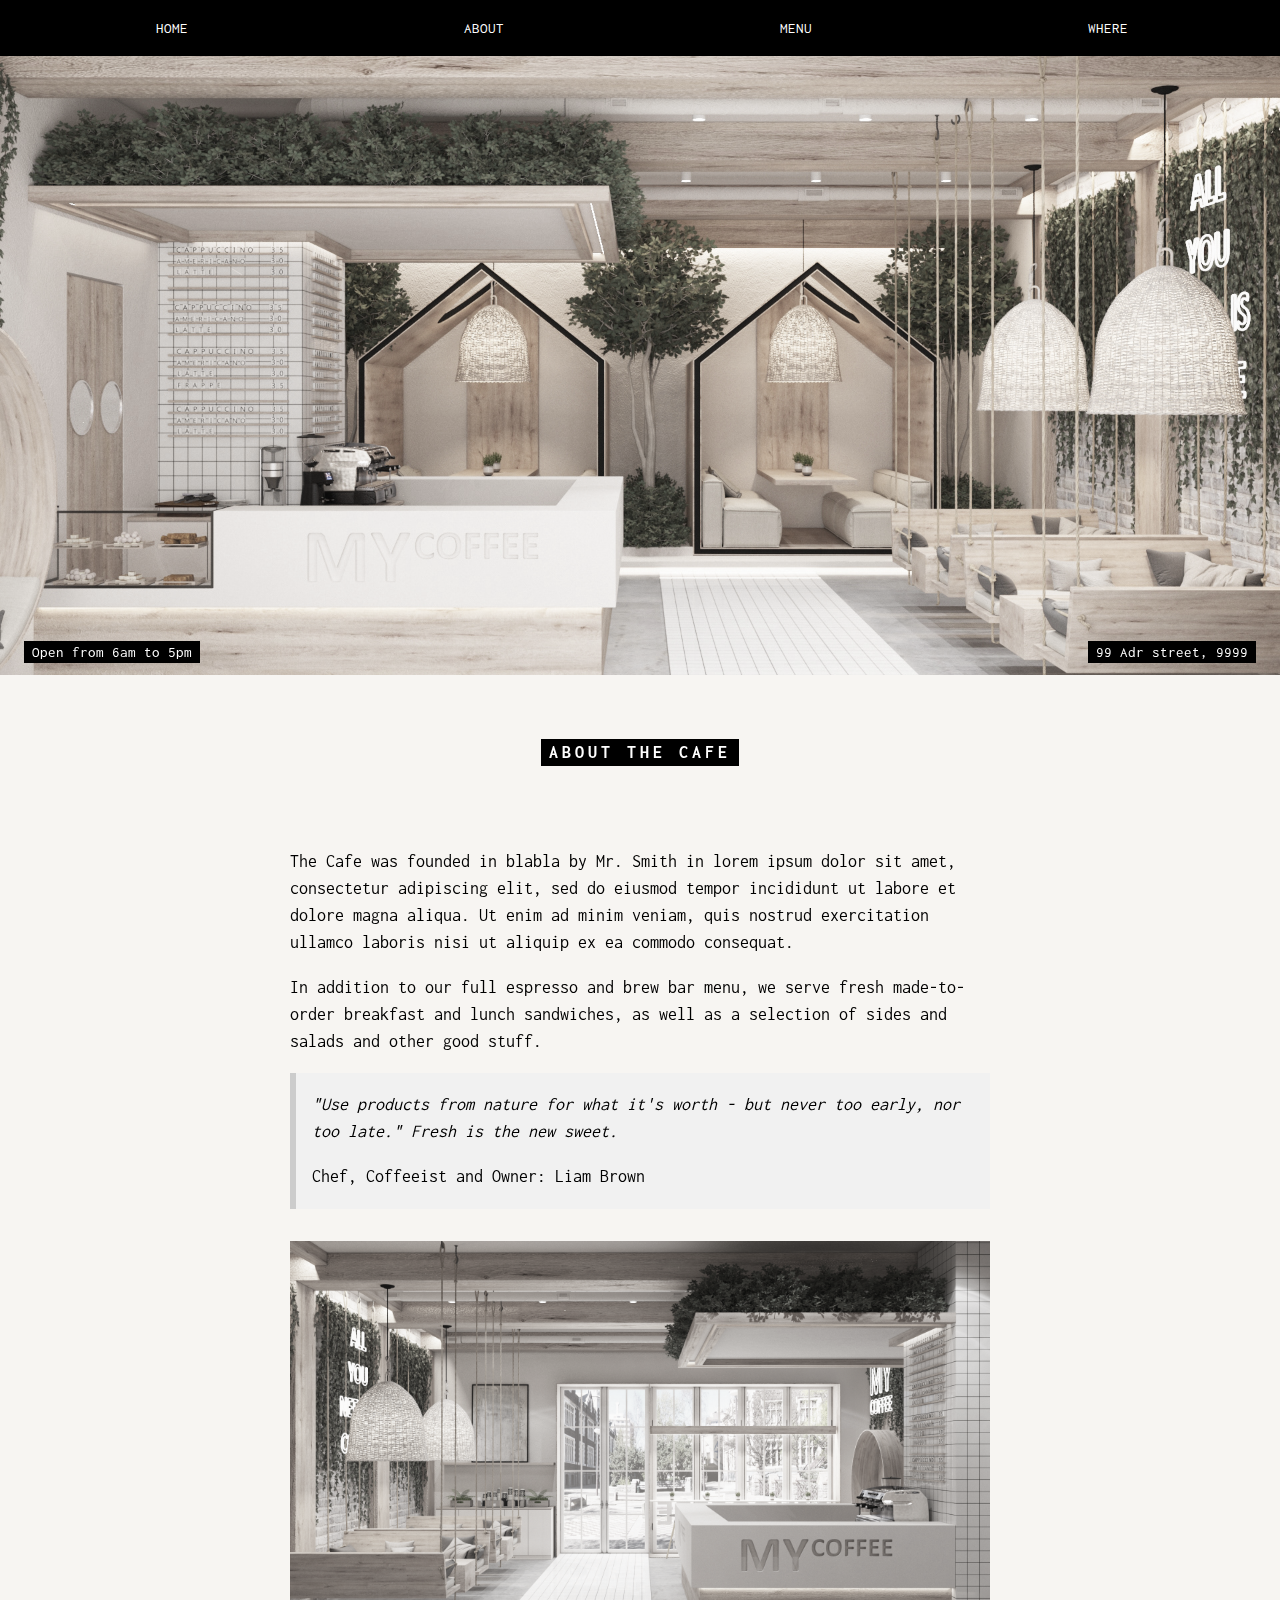
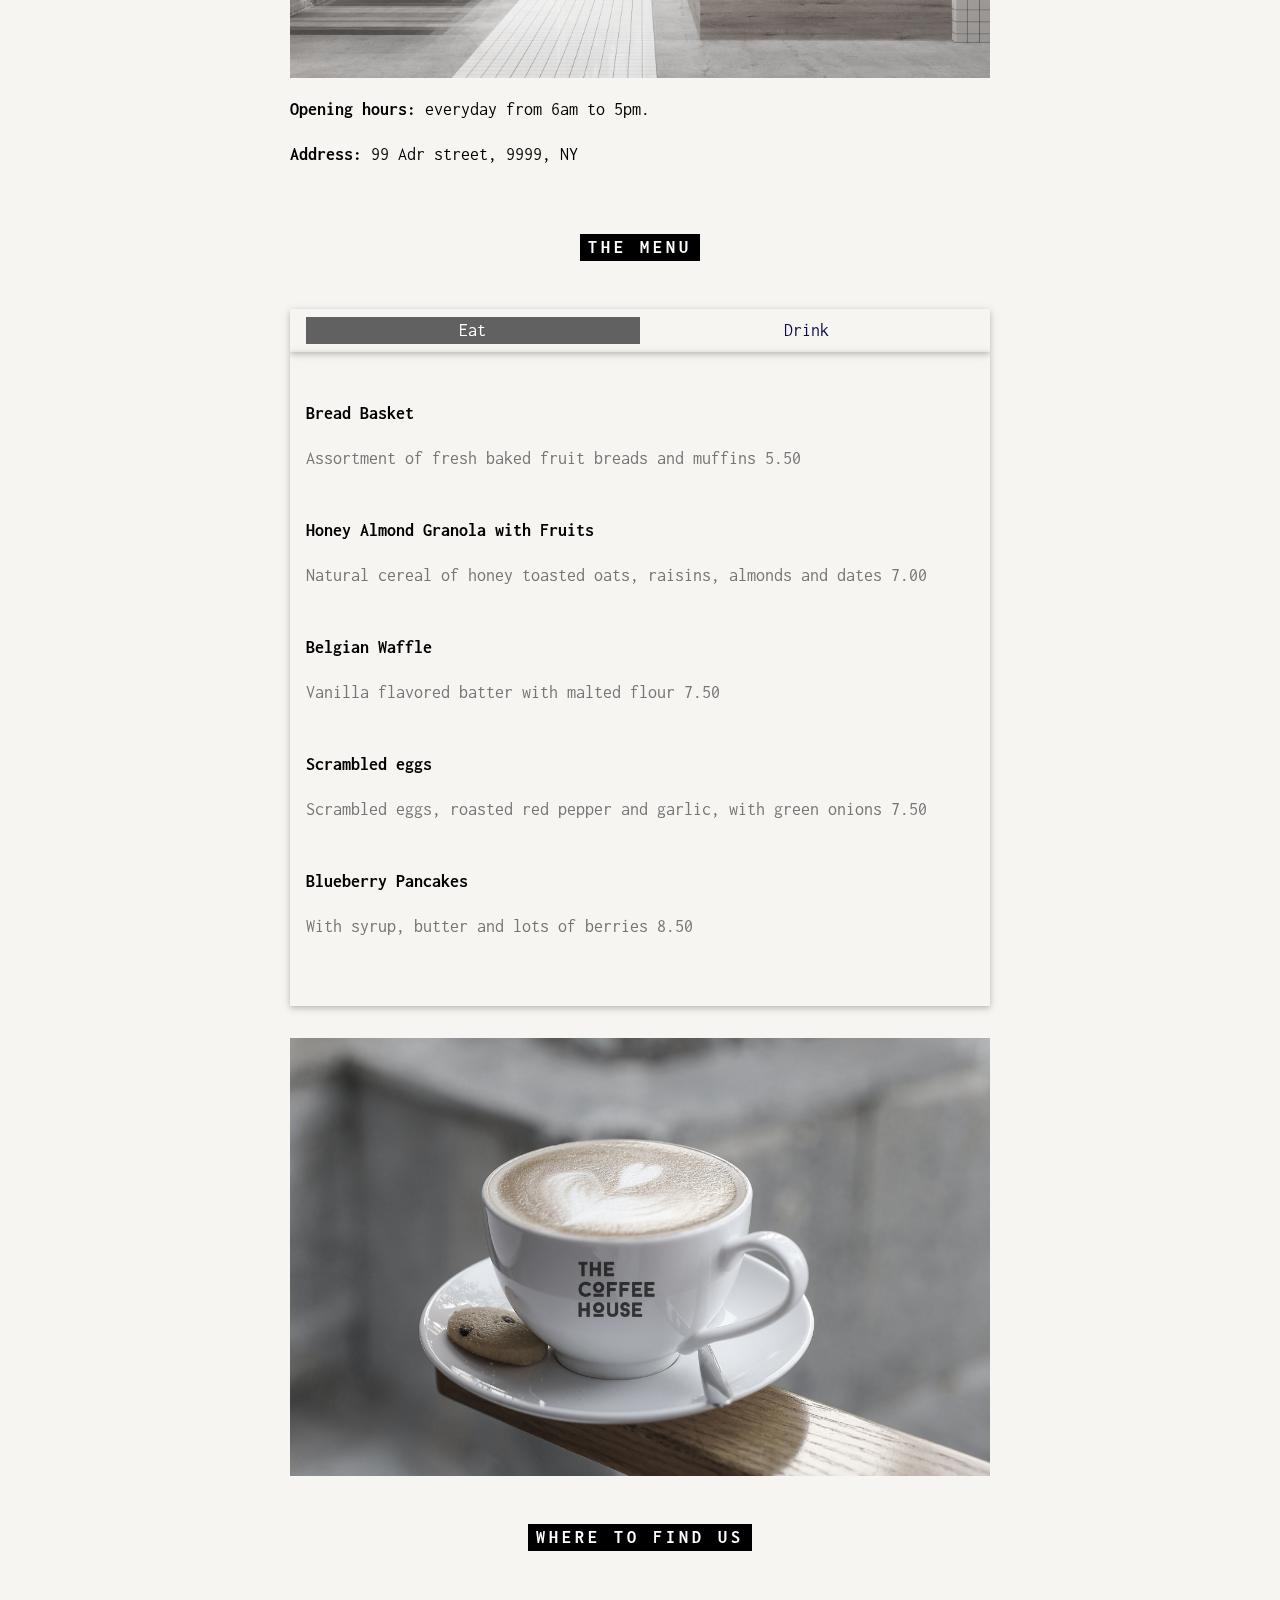
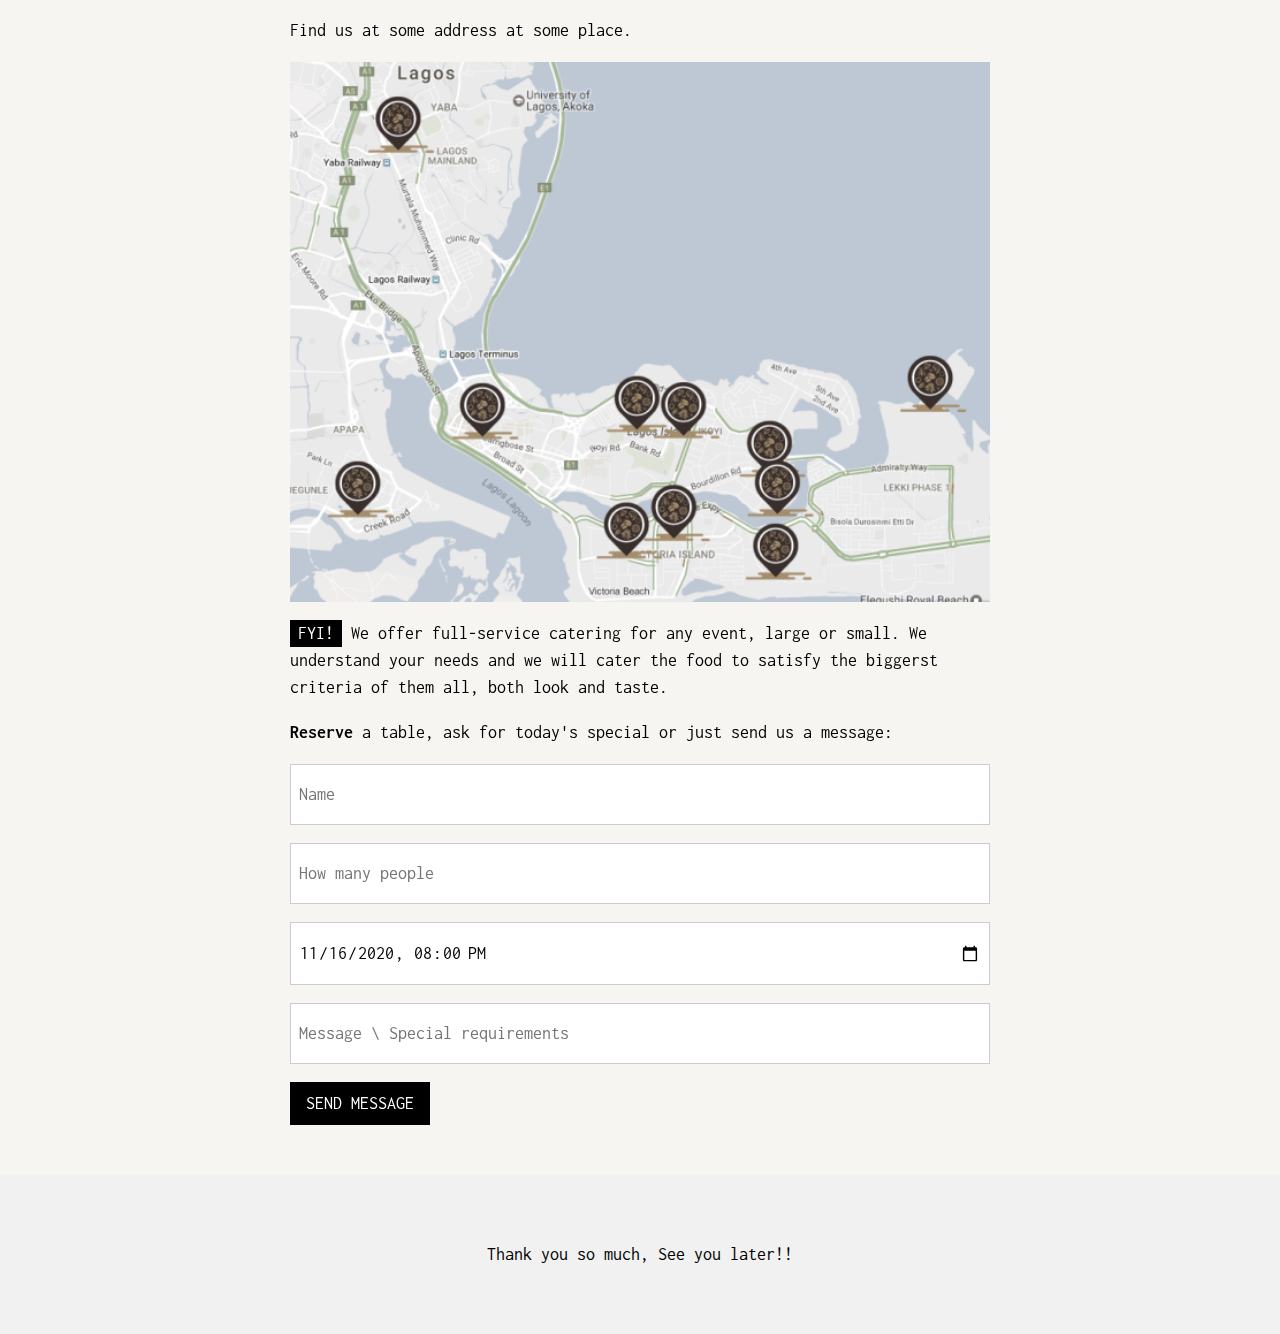
==== index.html @ a2ef0014 "Up" ====
<!DOCTYPE html>
<html>
<title>My Coffee House</title>
<meta charset="UTF-8">
<meta name="viewport" content="width=device-width, initial-scale=1">
<link rel="preconnect" href="https://fonts.googleapis.com">
<link rel="preconnect" href="https://fonts.gstatic.com" crossorigin>
<link href="https://fonts.googleapis.com/css2?family=Inconsolata:wght@200;300;400;500;600;700;800;900&display=swap" rel="stylesheet">
<link rel="stylesheet" href="./assets/css/style.css">
<body>
<link rel="stylesheet" href="./assets/css/responsive.css">
  <!-- Header -->
<div class="top">
  <div class="row padding_ black">
    <div class="col s3">
      <a href="#" class="button block black">HOME</a>
    </div>
    <div class="col s3">
      <a href="#about" class="button block black">ABOUT</a>
    </div>
    <div class="col s3">
      <a href="#menu" class="button block black">MENU</a>
    </div>
    <div class="col s3">
      <a href="#where" class="button block black">WHERE</a>
    </div>
  </div>
</div>

<!-- Header with image -->
<header class="bgimg display-container grayscale-min" id="home">
  <div class="display-bottomleft center  padding-large hide-small">
    <span class="tag">Open from 6am to 5pm</span>
  </div>
  <div class="display-bottomright center padding-large">
    <span class="tag">99 Adr street, 9999</span>
  </div>
</header>

<!-- Add a background color and large text to the whole page -->
<div class="sand grayscale large">

<!-- About Container -->
<div class="container" id="about">
  <div class="content" style="max-width:700px">
    <h5 class="center padding-64"><span class="tag wide">ABOUT THE CAFE</span></h5>
    <p>The Cafe was founded in blabla by Mr. Smith in lorem ipsum dolor sit amet, consectetur adipiscing elit, sed do eiusmod tempor incididunt ut labore et dolore magna aliqua. Ut enim ad minim veniam, quis nostrud exercitation ullamco laboris nisi ut aliquip ex ea commodo consequat.</p>
    <p>In addition to our full espresso and brew bar menu, we serve fresh made-to-order breakfast and lunch sandwiches, as well as a selection of sides and salads and other good stuff.</p>
    <div class="panel leftbar light-grey">
      <p><i>"Use products from nature for what it's worth - but never too early, nor too late." Fresh is the new sweet.</i></p>
      <p>Chef, Coffeeist and Owner: Liam Brown</p>
    </div>
    <img src="/assets/images/coffeeshop.jpg" style="width:100%;max-width:1000px" class="margin-top">
    <p><strong>Opening hours:</strong> everyday from 6am to 5pm.</p>
    <p><strong>Address:</strong> 99 Adr street, 9999, NY</p>
  </div>
</div>

<!-- Menu Container -->
<div class="container" id="menu">
  <div class="content" style="max-width:700px">

    <h5 class="center padding-48"><span class="tag wide">THE MENU</span></h5>

    <div class="row center card padding_">
      <a href="javascript:void(0)" onclick="openMenu(event, 'Eat');" id="myLink">
        <div class="col s6 tablink">Eat</div>
      </a>
      <a href="javascript:void(0)" onclick="openMenu(event, 'Drinks');">
        <div class="col s6 tablink">Drink</div>
      </a>
    </div>

    <div id="Eat" class="container menu padding-48 card">
      <h5>Bread Basket</h5>
      <p class="text-grey">Assortment of fresh baked fruit breads and muffins 5.50</p><br>

      <h5>Honey Almond Granola with Fruits</h5>
      <p class="text-grey">Natural cereal of honey toasted oats, raisins, almonds and dates 7.00</p><br>

      <h5>Belgian Waffle</h5>
      <p class="text-grey">Vanilla flavored batter with malted flour 7.50</p><br>

      <h5>Scrambled eggs</h5>
      <p class="text-grey">Scrambled eggs, roasted red pepper and garlic, with green onions 7.50</p><br>

      <h5>Blueberry Pancakes</h5>
      <p class="text-grey">With syrup, butter and lots of berries 8.50</p>
    </div>

    <div id="Drinks" class="container menu padding-48 card">
      <h5>Coffee</h5>
      <p class="text-grey">Regular coffee 2.50</p><br>

      <h5>Chocolato</h5>
      <p class="text-grey">Chocolate espresso with milk 4.50</p><br>

      <h5>Corretto</h5>
      <p class="text-grey">Whiskey and coffee 5.00</p><br>

      <h5>Iced tea</h5>
      <p class="text-grey">Hot tea, except not hot 3.00</p><br>

      <h5>Soda</h5>
      <p class="text-grey">Coke, Sprite, Fanta, etc. 2.50</p>
    </div>
    <img src="./assets/images/coffee.jpg" style="width:100%;max-width:1000px;margin-top:32px;">
  </div>
</div>

<!-- Contact/Area Container -->
<div class="container" id="where" style="padding-bottom:32px;">
  <div class="content" style="max-width:700px">
    <h5 class="center padding-48"><span class="tag wide">WHERE TO FIND US</span></h5>
    <p>Find us at some address at some place.</p>
    <img src="/assets/images/map.png.webp" class="image" style="width:100%">
    <p><span class="tag">FYI!</span> We offer full-service catering for any event, large or small. We understand your needs and we will cater the food to satisfy the biggerst criteria of them all, both look and taste.</p>
    <p><strong>Reserve</strong> a table, ask for today's special or just send us a message:</p>
    <form action="" target="_blank">
      <p><input class="input padding-16 border" type="text" placeholder="Name" required name="Name"></p>
      <p><input class="input padding-16 border" type="number" placeholder="How many people" required name="People"></p>
      <p><input class="input padding-16 border" type="datetime-local" placeholder="Date and time" required name="date" value="2020-11-16T20:00"></p>
      <p><input class="input padding-16 border" type="text" placeholder="Message \ Special requirements" required name="Message"></p>
      <p><button class="button black" type="submit">SEND MESSAGE</button></p>
    </form>
  </div>
</div>

<!-- End page content -->
</div>

<!-- Footer -->
<footer class="center light-grey padding-48 large">
  <p>Thank you so much, See you later!!</p>
</footer>
<script src="./assets/js/menu.js"></script>
</body>
</html>
---- assets/css/style.css ----
* {
  box-sizing: border-box;
  padding: 0;
  margin: 0;
}

footer,
header {
  display: block;
}

body,
html {
  height: 100%;
  font-family: "Inconsolata", monospace;
  font-size: 15px;
  line-height: 1.5;
}

html {
  -ms-text-size-adjust: 100%;
  -webkit-text-size-adjust: 100%;
  overflow-x: hidden;
  scroll-behavior: smooth;
}

/* COMMON */
p {
  display: block;
  margin-block-start: 1em;
  margin-block-end: 1em;
  margin-inline-start: 0px;
  margin-inline-end: 0px;
}

h1 {
  font-size: 36px;
}
h2 {
  font-size: 30px;
}
h3 {
  font-size: 24px;
}
h4 {
  font-size: 20px;
}
h5 {
  font-size: 18px;
}
h6 {
  font-size: 16px;
}

a {
  background-color: transparent;
}
a:active,
a:hover {
  outline-width: 0;
}

strong {
  font-weight: bolder;
}

img {
  border-style: none;
  vertical-align: middle;
}

button,
input {
  font: inherit;
  margin: 0;
  overflow: visible;
}

button {
  text-transform: none;
}

.top {
  position: fixed;
  top: 0;
  left: 0;
  right: 0;
  line-height: 24px;
  z-index: 1;
}

.row:after,
.row:before {
  content: "";
  display: table;
  clear: both;
}

.col {
  float: left;
  width: 100%;
}

.col.s3 {
  width: 25%;
}

.col.s6 {
  width: 49.99999%;
}

.padding_ {
  padding: 8px 16px !important;
}

.black {
  color: #fff !important;
  background-color: #000 !important;
}

.button:hover {
  color: #000 !important;
  background-color: #ccc !important;
}

.button {
  -webkit-touch-callout: none;
  -webkit-user-select: none;
  -khtml-user-select: none;
  -moz-user-select: none;
  -ms-user-select: none;
  user-select: none;
  border: none;
  display: inline-block;
  padding: 8px 16px;
  vertical-align: middle;
  overflow: hidden;
  text-decoration: none;
  color: inherit;
  background-color: inherit;
  text-align: center;
  cursor: pointer;
  white-space: nowrap;
}

.button:disabled {
  cursor: not-allowed;
  opacity: 0.3;
}

.block {
  display: block;
  width: 100%;
}

.display-container {
  position: relative;
}

.grayscale-min {
  filter: grayscale(50%);
}

.display-bottomleft {
  position: absolute;
  left: 0;
  bottom: 0;
}

.center {
  text-align: center !important;
}

.padding-large {
  padding: 12px 24px !important;
}

.tag {
  background-color: #000;
  color: #fff;
  display: inline-block;
  padding-left: 8px;
  padding-right: 8px;
  text-align: center;
}

.display-bottomright {
  position: absolute;
  right: 0;
  bottom: 0;
}

.sand {
  color: #000 !important;
  background-color: #fdf5e6 !important;
}

.grayscale {
  filter: grayscale(75%);
}

.large {
  font-size: 18px !important;
}

.container {
  padding: 0.01em 16px;
}

.container:after,
.container:before,
.panel:after,
.panel:before {
  content: "";
  display: table;
  clear: both;
}

.content {
  margin-left: auto;
  margin-right: auto;
}

.content {
  max-width: 980px;
}

.padding-64 {
  padding-top: 64px !important;
  padding-bottom: 64px !important;
}

.wide {
  letter-spacing: 4px;
}

.panel {
  padding: 0.01em 16px;
  margin-top: 16px;
  margin-bottom: 16px;
}

.leftbar {
  border-left: 6px solid #ccc !important;
}

.light-grey {
  color: #000 !important;
  background-color: #f1f1f1 !important;
}

.dark-grey {
  color: #fff !important;
  background-color: #616161 !important;
}

.margin-top {
  margin-top: 16px !important;
}

.padding-48 {
  padding-top: 48px !important;
  padding-bottom: 48px !important;
}

.card {
  box-shadow: 0 2px 5px 0 rgba(0, 0, 0, 0.16), 0 2px 10px 0 rgba(0, 0, 0, 0.12);
}

.text-grey {
  color: #757575 !important;
}

.image {
  max-width: 100%;
  height: auto;
}

.input {
  padding: 8px;
  display: block;
  border: none;
  border-bottom: 1px solid #ccc;
  width: 100%;
}

.border {
  border: 1px solid #ccc !important;
}

.padding-16 {
  padding-top: 16px !important;
  padding-bottom: 16px !important;
}

.light-grey {
  color: #000 !important;
  background-color: #f1f1f1 !important;
}
/* COMMON */

.bgimg {
  background: url("/assets/images/mycoffee.jpeg") top center / cover no-repeat;
  min-height: 75%;
}

.menu {
  display: none;
}
---- assets/css/responsive.css ----
@media (max-width: 600px) {
  .hide-small {
    display: none !important;
  }
}
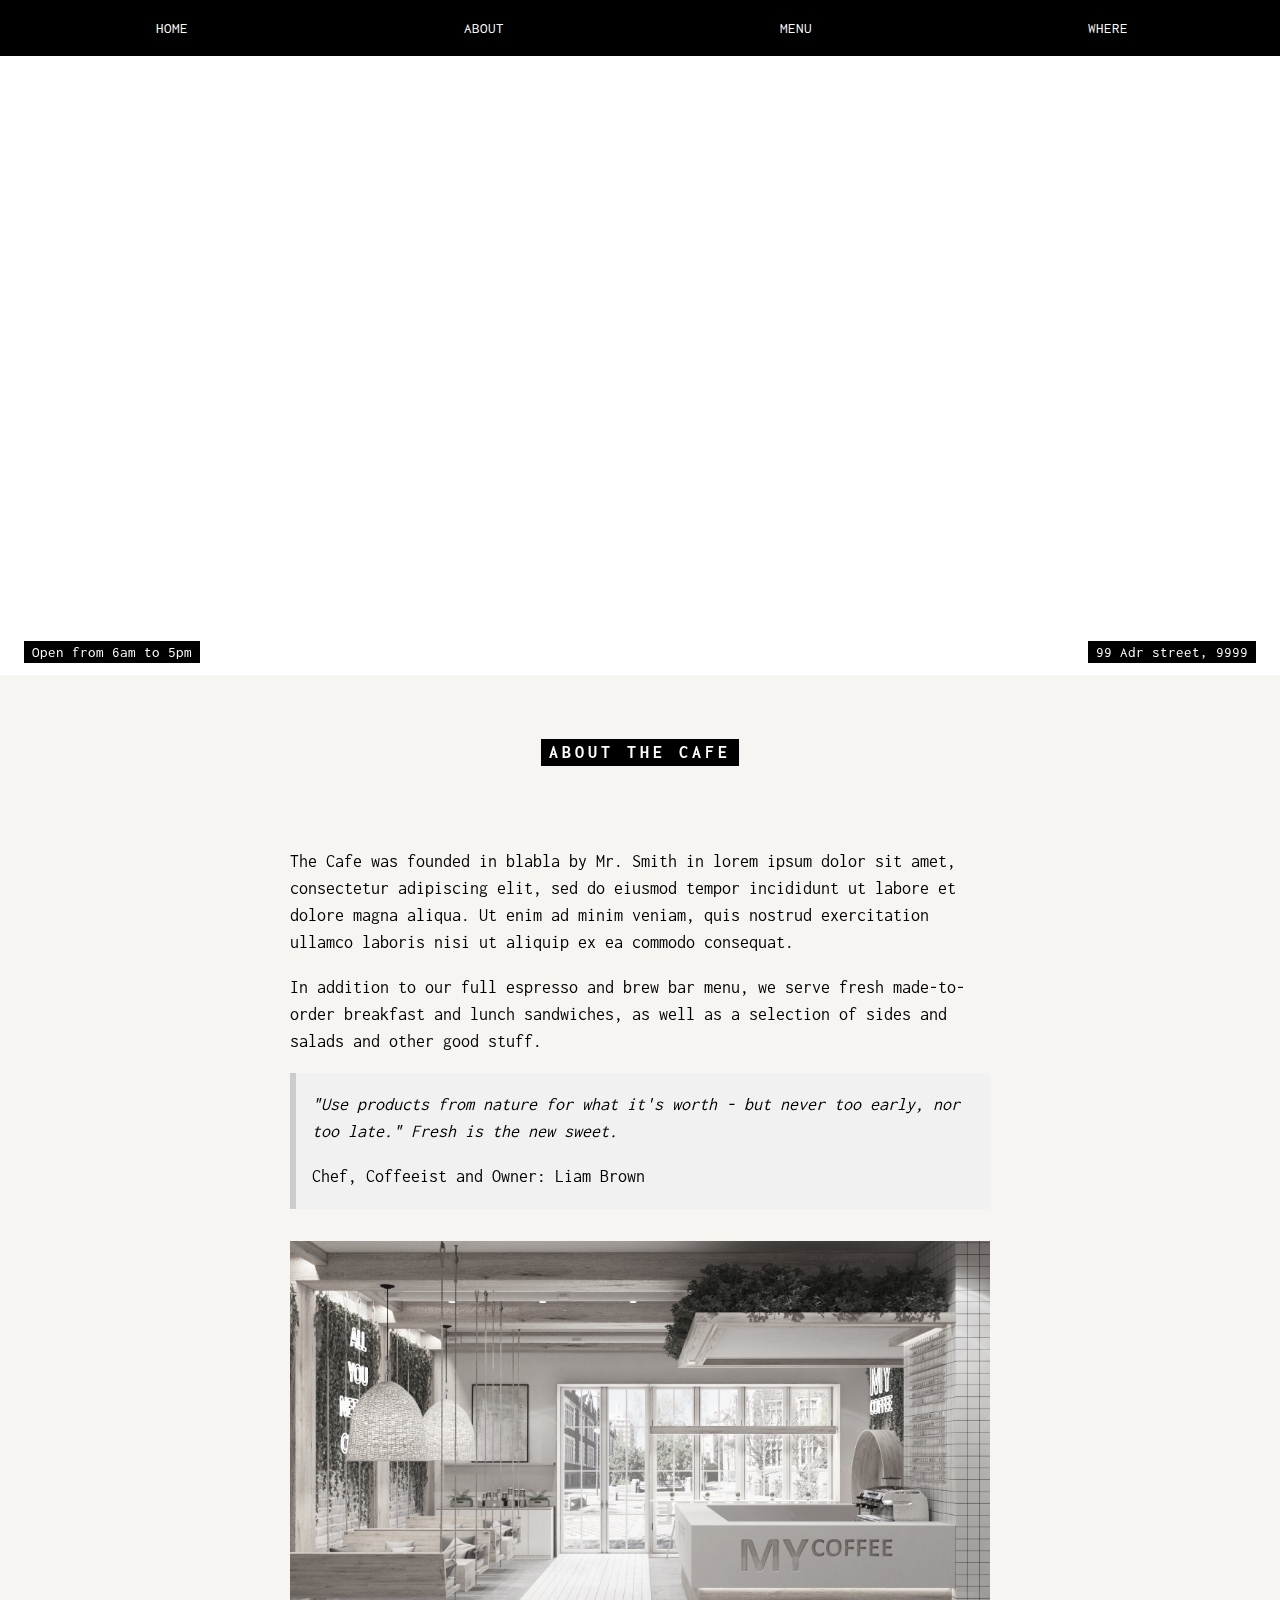
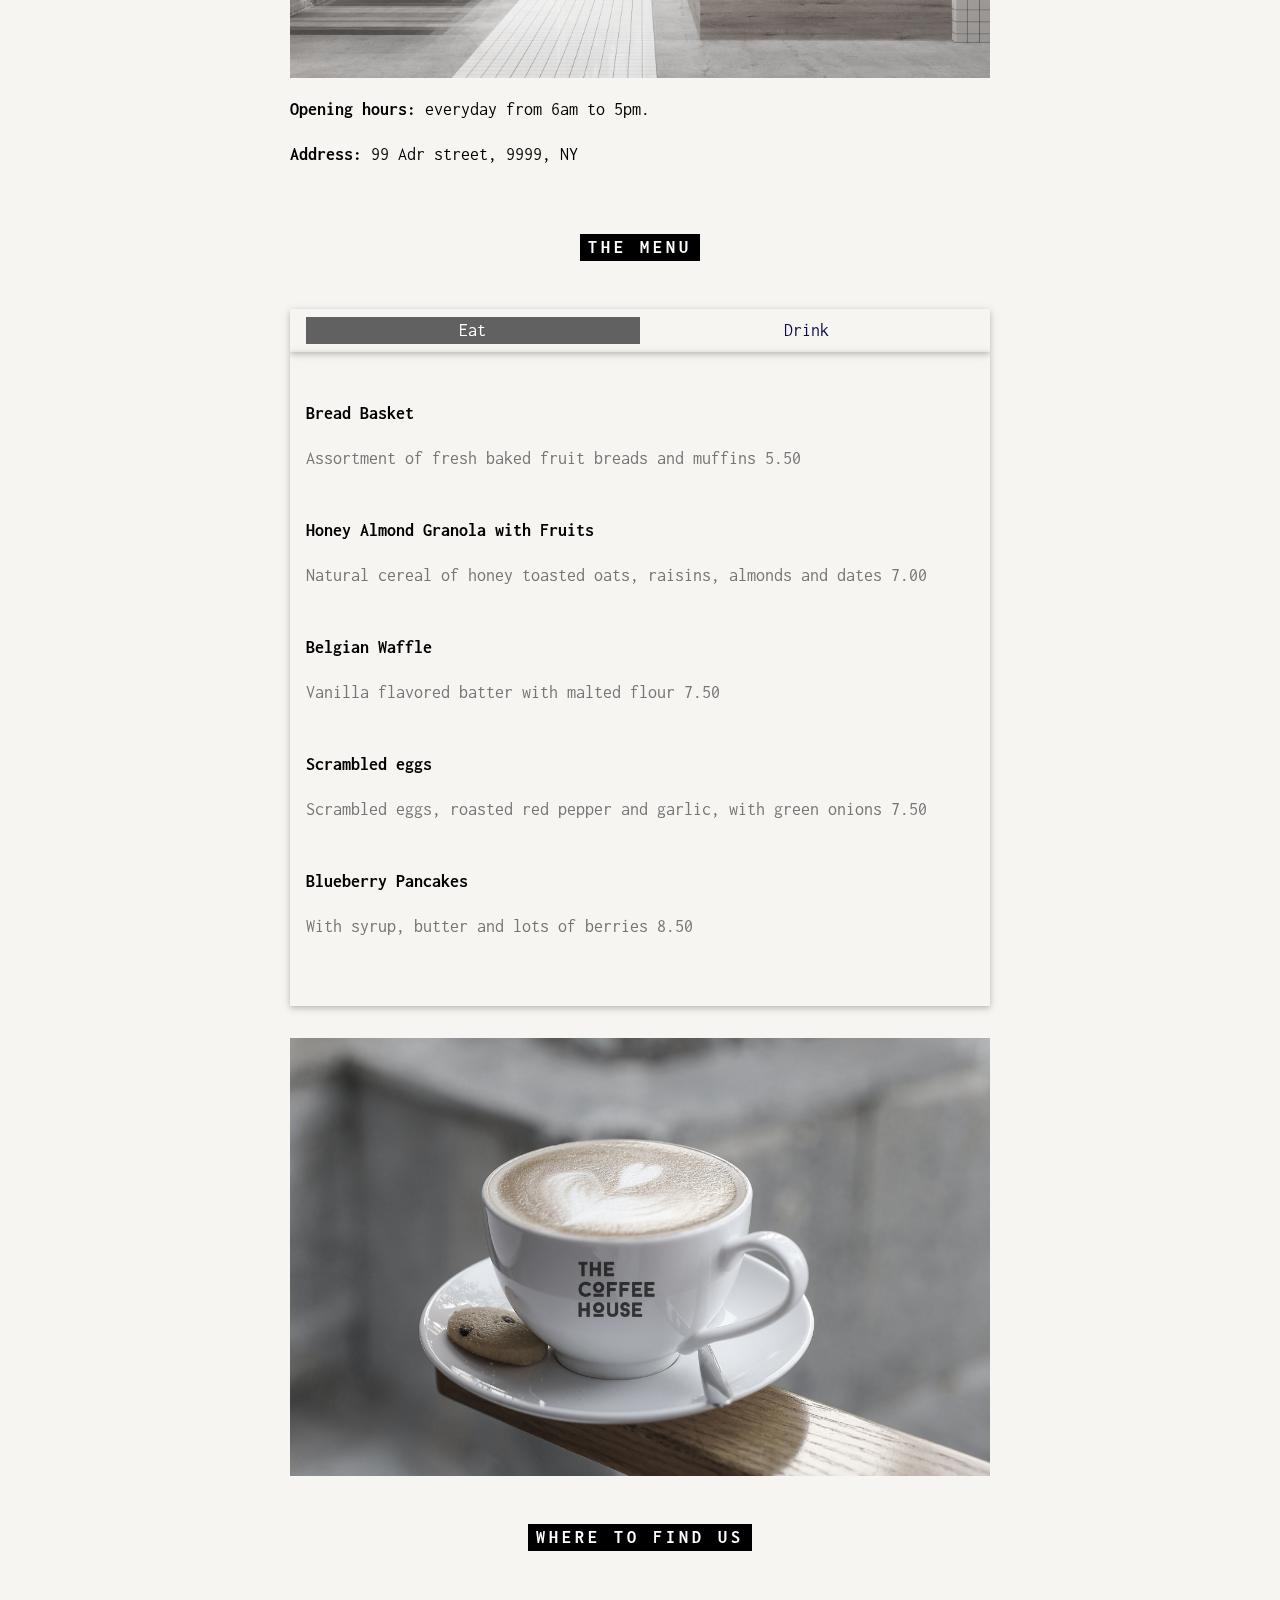
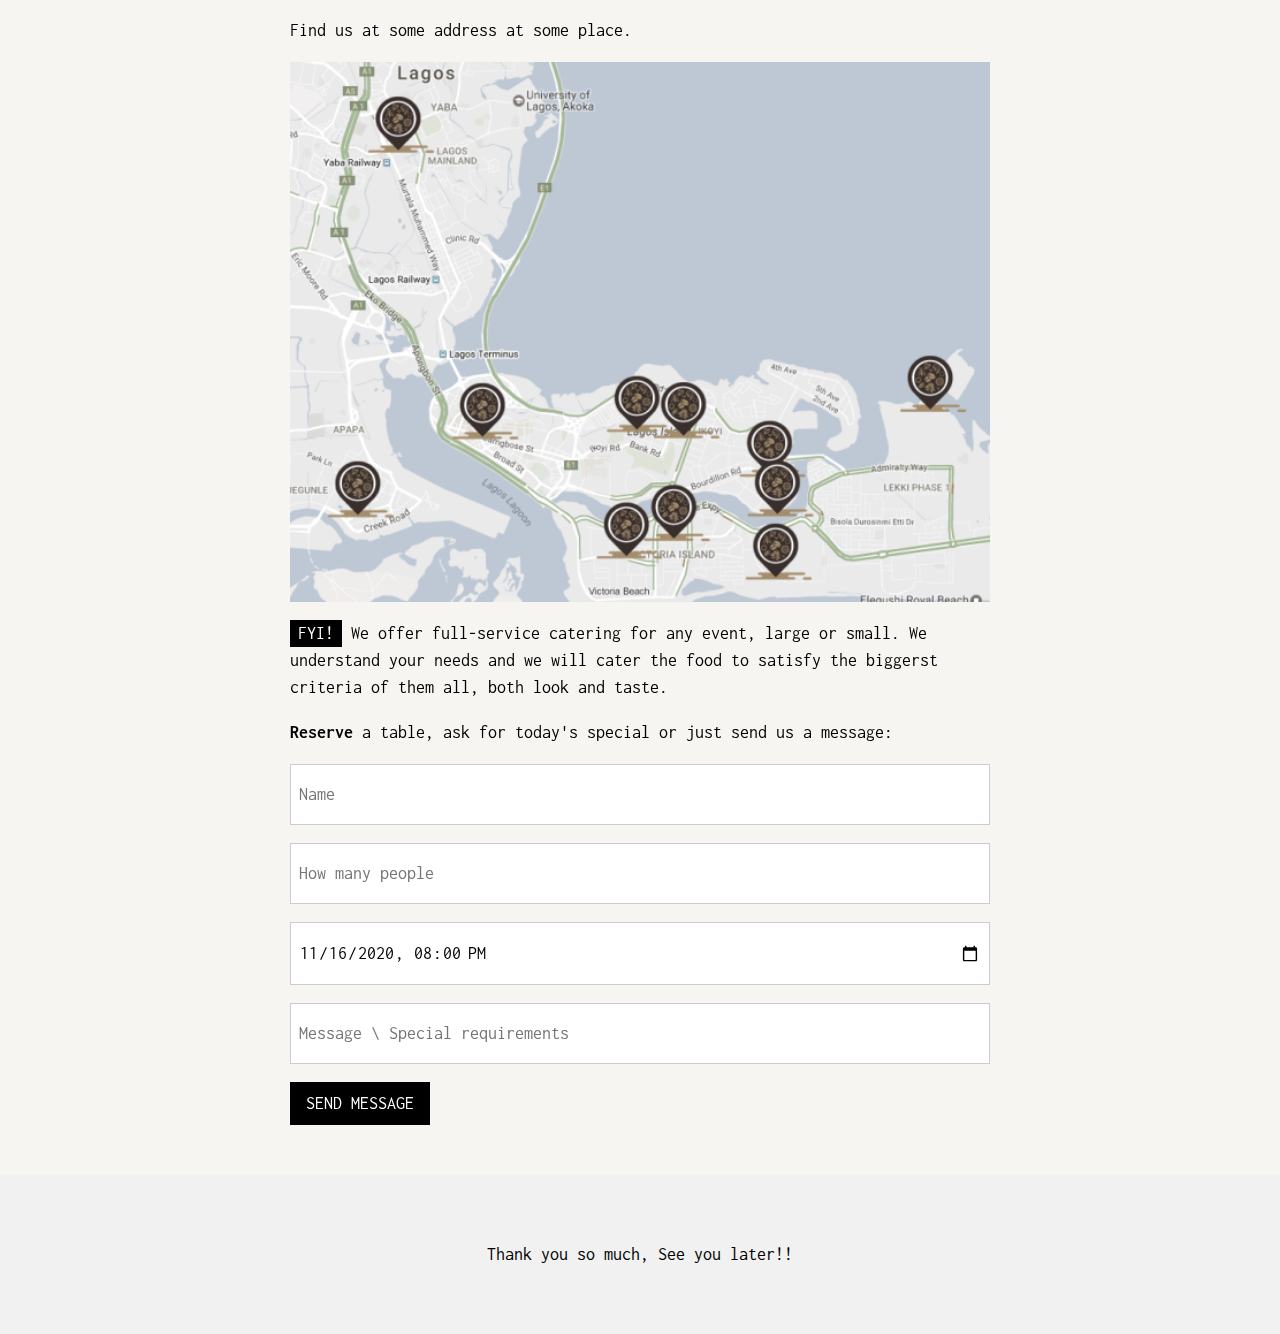
==== commit a08da173: "/up" ====
--- a/index.html
+++ b/index.html
@@ -50,7 +50,7 @@
       <p><i>"Use products from nature for what it's worth - but never too early, nor too late." Fresh is the new sweet.</i></p>
       <p>Chef, Coffeeist and Owner: Liam Brown</p>
     </div>
-    <img src="/assets/images/coffeeshop.jpg" style="width:100%;max-width:1000px" class="margin-top">
+    <img src="./assets/images/coffeeshop.jpg" style="width:100%;max-width:1000px" class="margin-top">
     <p><strong>Opening hours:</strong> everyday from 6am to 5pm.</p>
     <p><strong>Address:</strong> 99 Adr street, 9999, NY</p>
   </div>
@@ -113,7 +113,7 @@
   <div class="content" style="max-width:700px">
     <h5 class="center padding-48"><span class="tag wide">WHERE TO FIND US</span></h5>
     <p>Find us at some address at some place.</p>
-    <img src="/assets/images/map.png.webp" class="image" style="width:100%">
+    <img src="./assets/images/map.png.webp" class="image" style="width:100%">
     <p><span class="tag">FYI!</span> We offer full-service catering for any event, large or small. We understand your needs and we will cater the food to satisfy the biggerst criteria of them all, both look and taste.</p>
     <p><strong>Reserve</strong> a table, ask for today's special or just send us a message:</p>
     <form action="" target="_blank">
--- a/assets/css/style.css
+++ b/assets/css/style.css
@@ -300,7 +300,7 @@
 /* COMMON */
 
 .bgimg {
-  background: url("/assets/images/mycoffee.jpeg") top center / cover no-repeat;
+  background: url("./assets/images/mycoffee.jpeg") top center / cover no-repeat;
   min-height: 75%;
 }
 
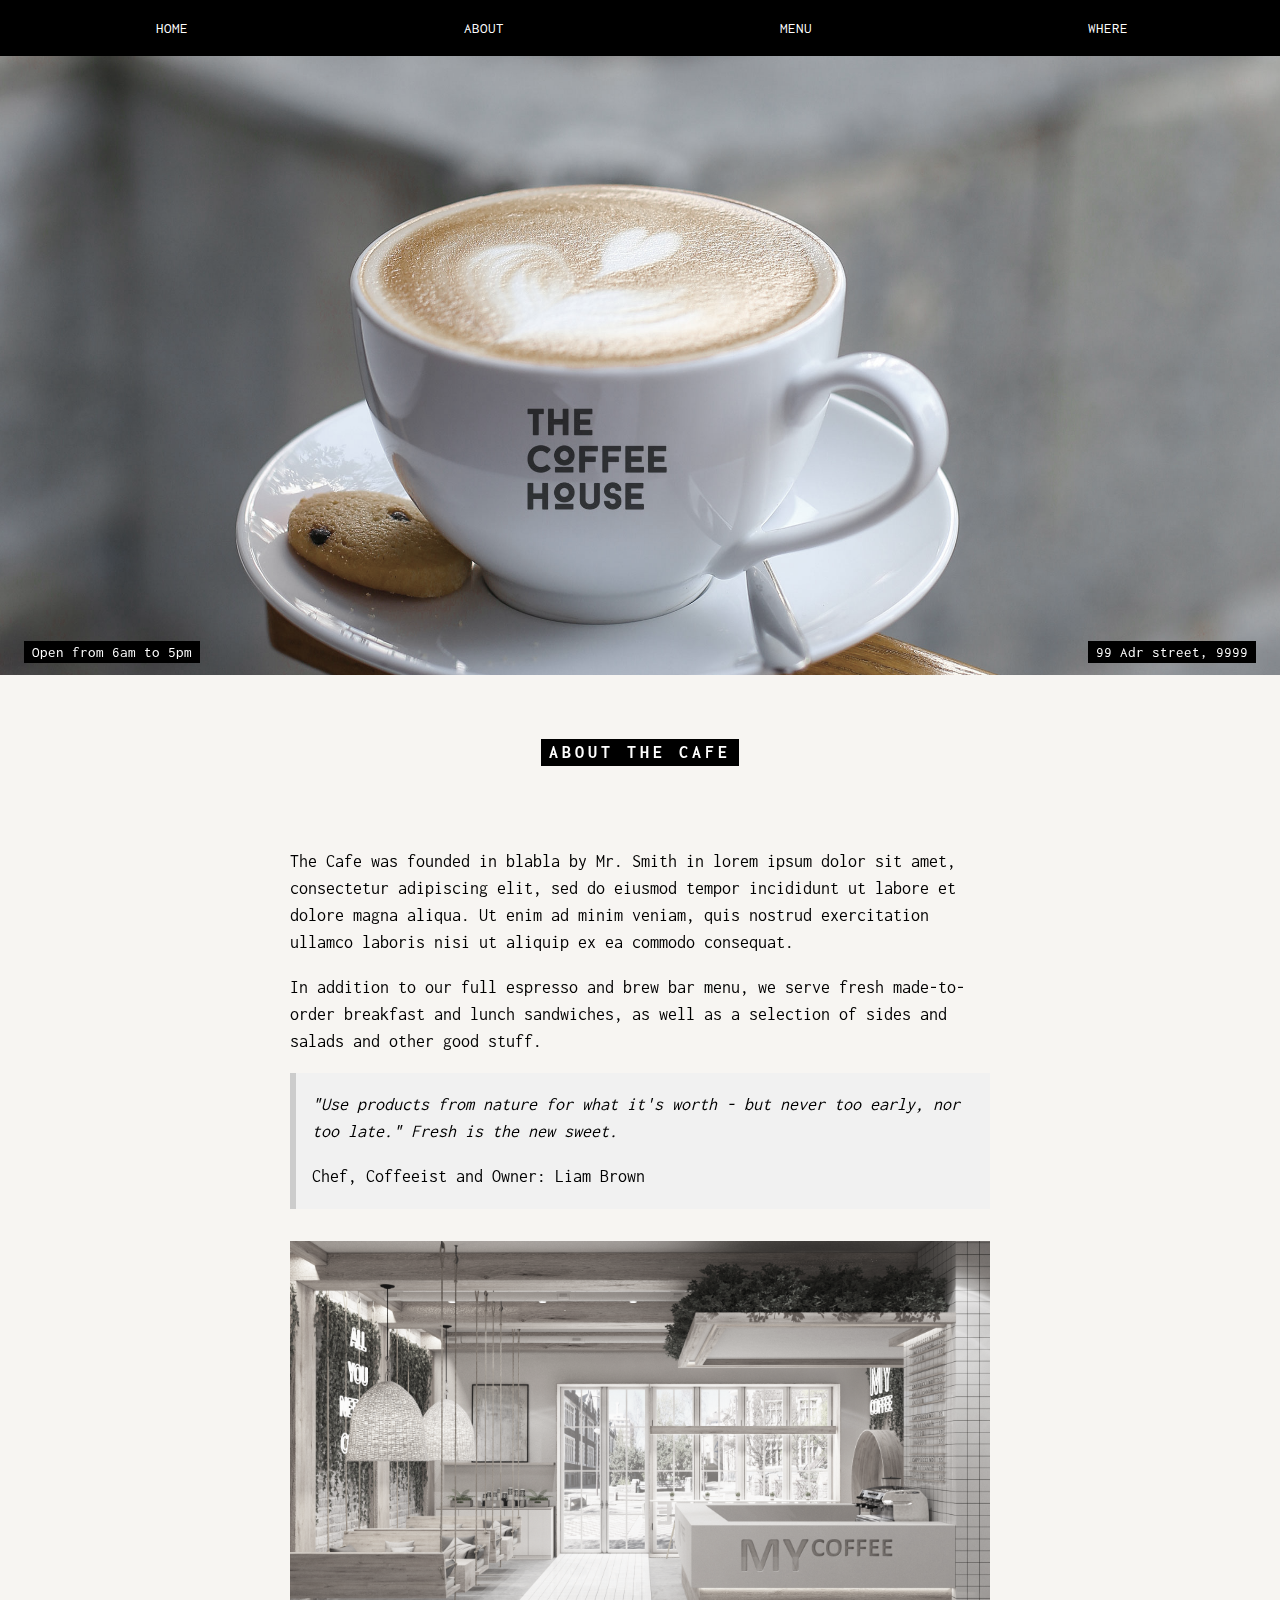
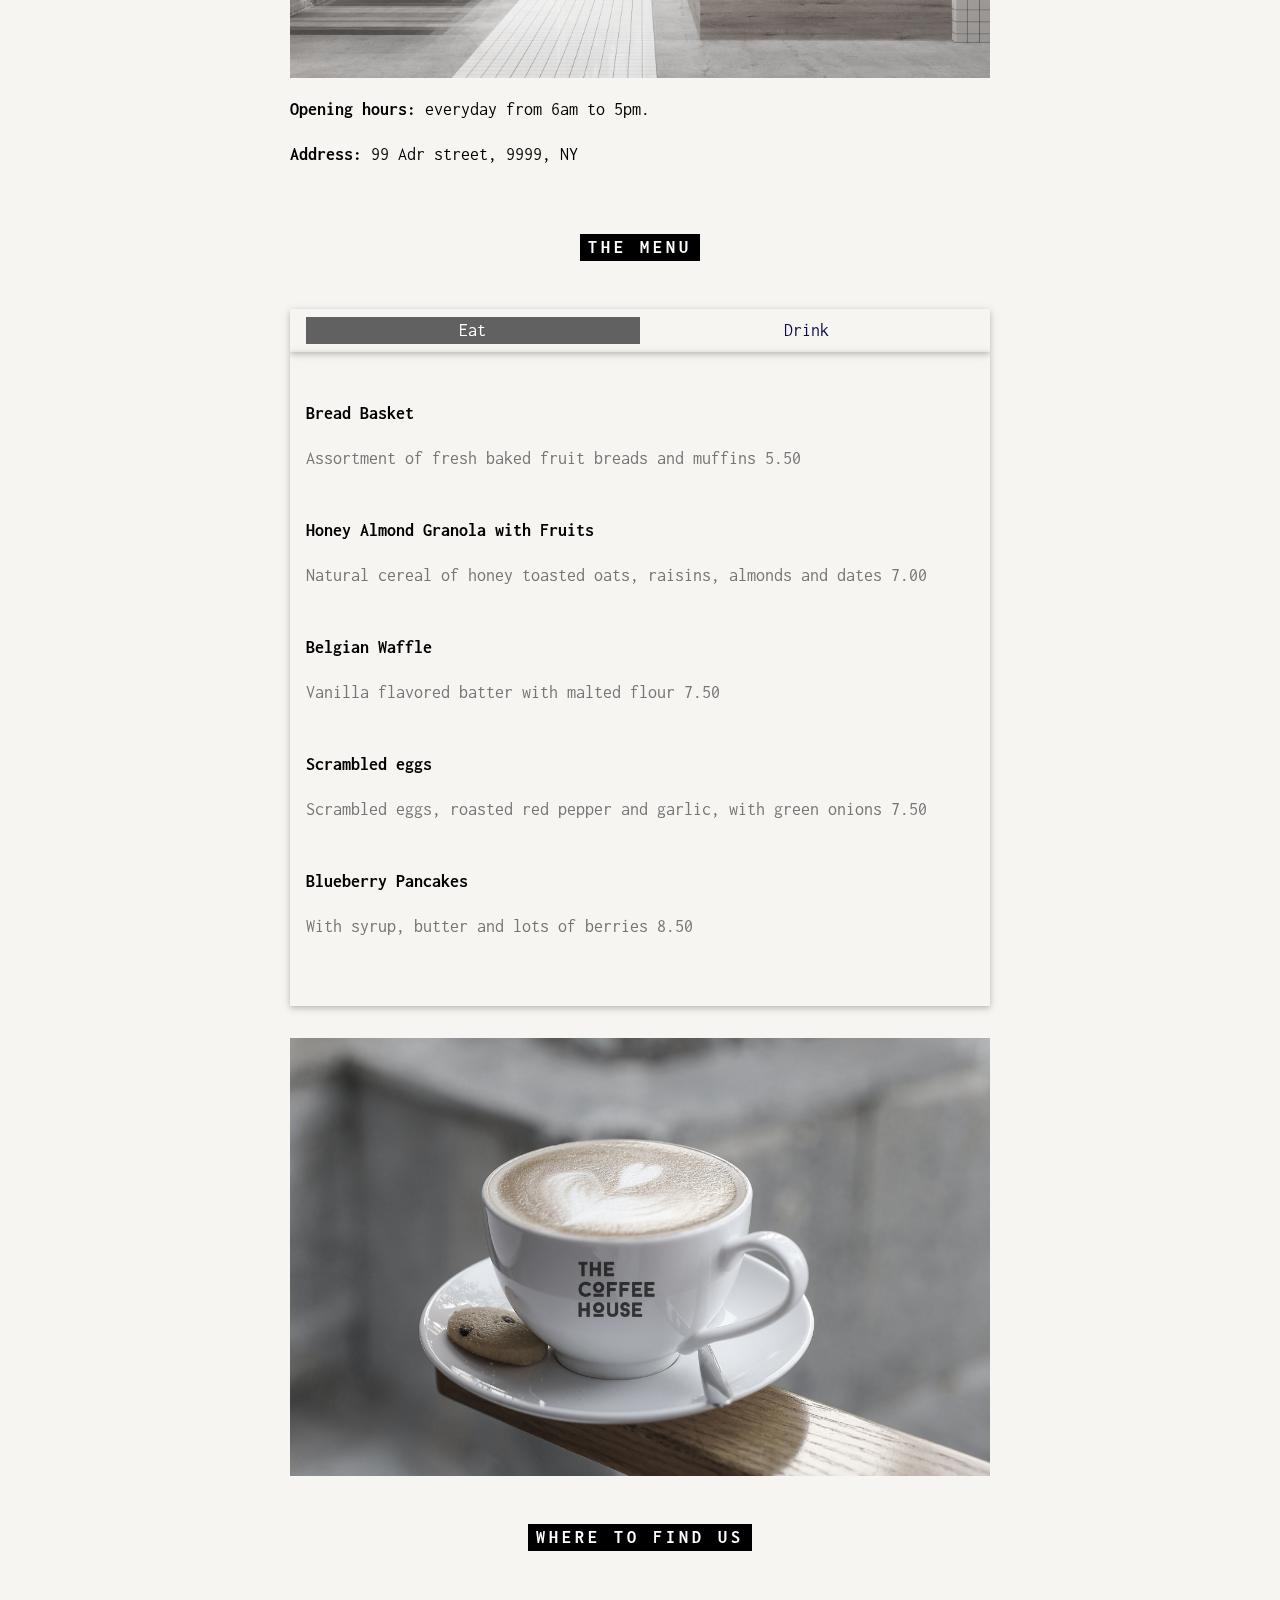
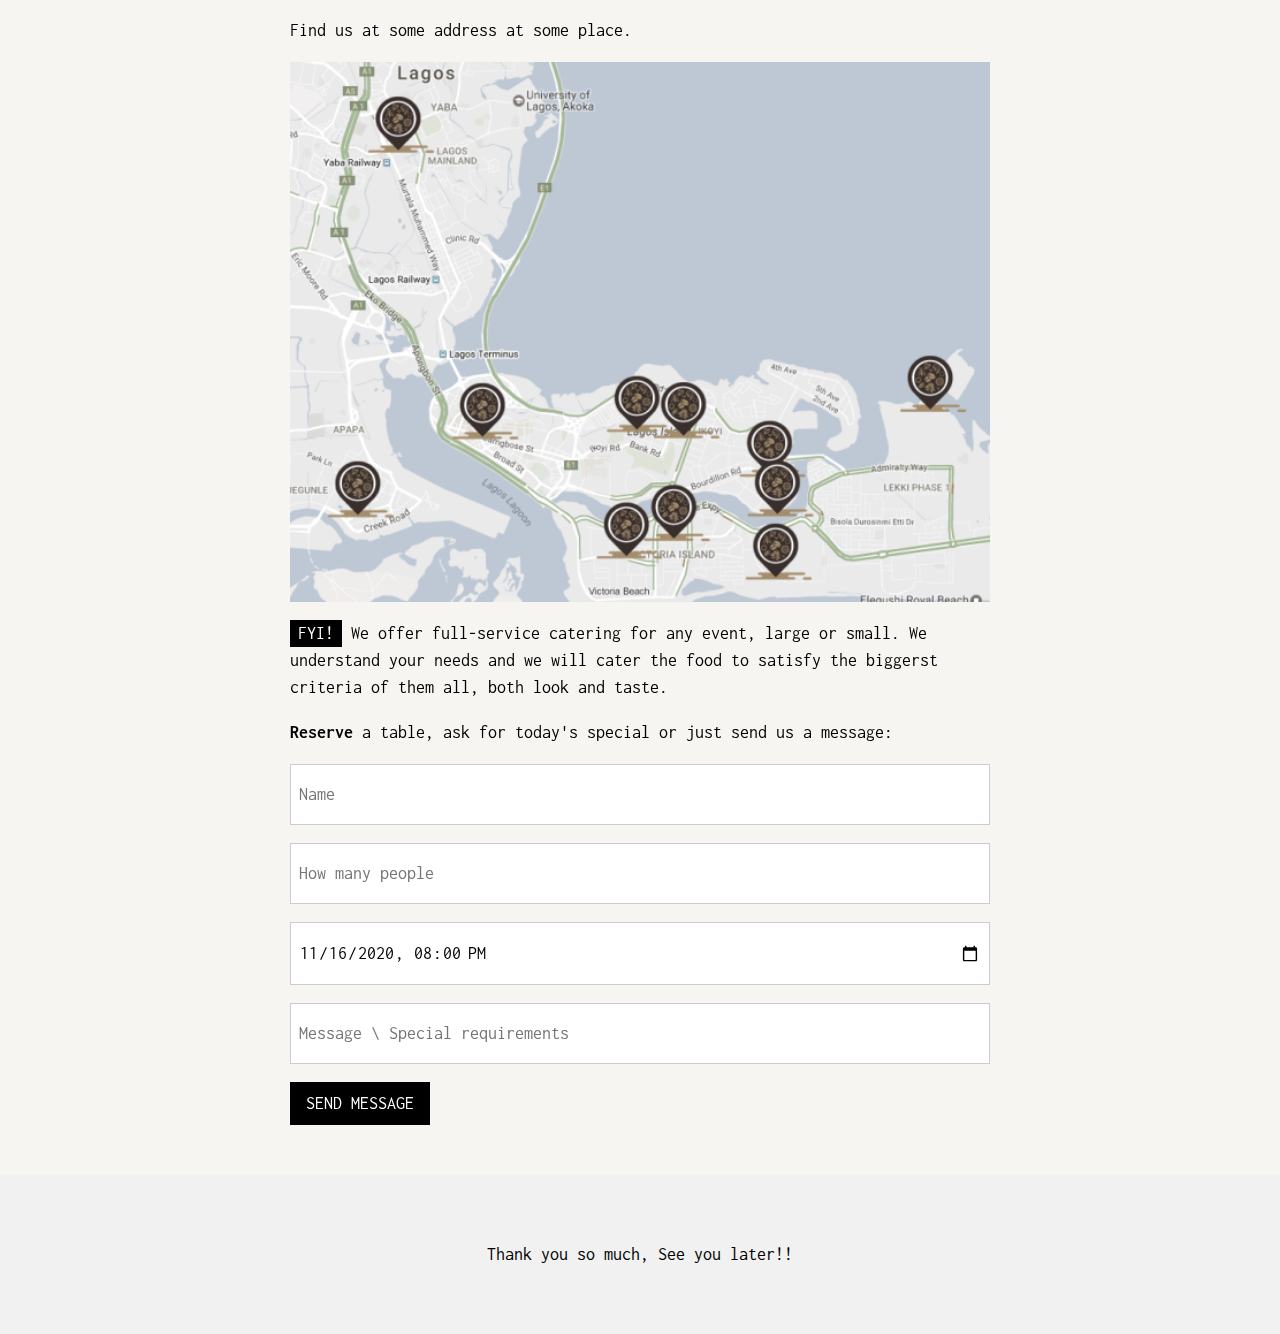
==== commit bda56b72: "Up" ====
--- a/index.html
+++ b/index.html
@@ -55,6 +55,12 @@
     <p><strong>Address:</strong> 99 Adr street, 9999, NY</p>
   </div>
 </div>
+<style>
+  .bgimg {
+    background: url("./assets/images/coffee.jpg") top center / cover no-repeat;
+    min-height: 75%;
+  }
+</style>
 
 <!-- Menu Container -->
 <div class="container" id="menu">
--- a/assets/css/style.css
+++ b/assets/css/style.css
@@ -299,11 +299,6 @@
 }
 /* COMMON */
 
-.bgimg {
-  background: url("./assets/images/mycoffee.jpeg") top center / cover no-repeat;
-  min-height: 75%;
-}
-
 .menu {
   display: none;
 }
